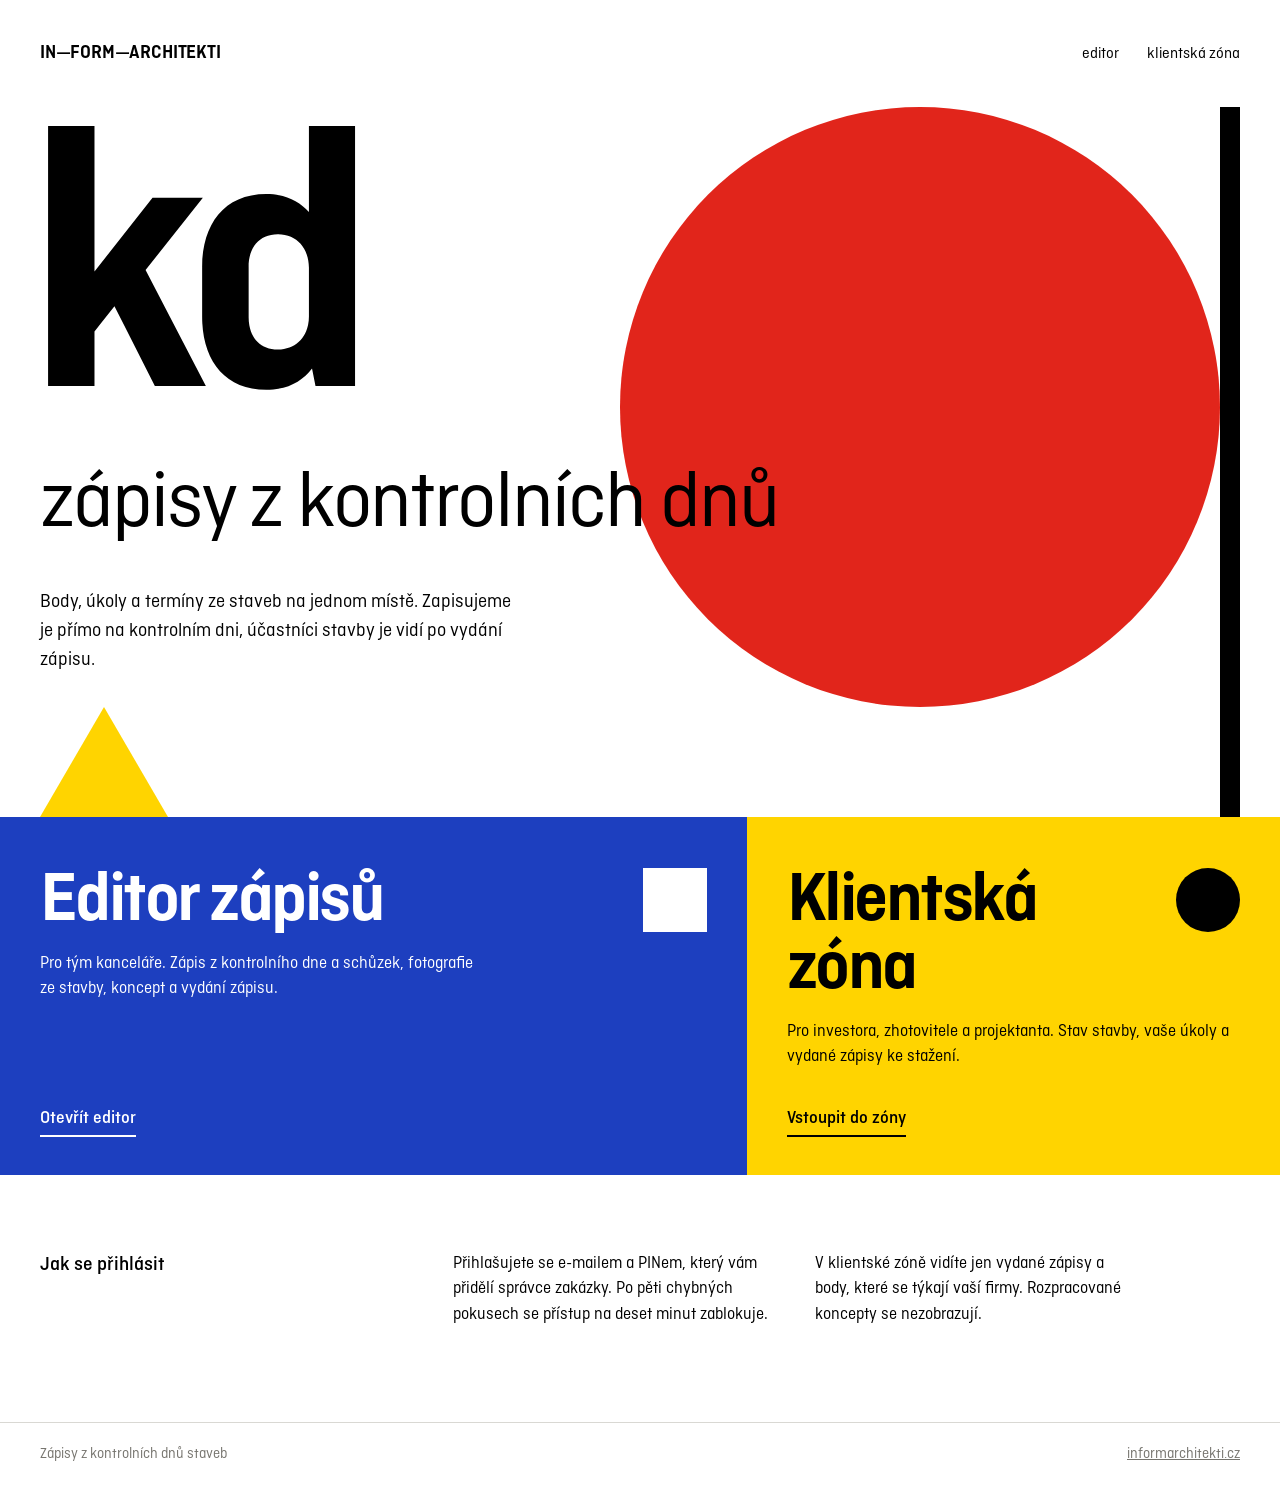
==== kd/index.html @ b9c9c037 "Pridat rozcestnik Zapisy z kontrolnich dnu na /kd/ Uvodni stranka a dve stranky (editor, klientska z" ====
<!DOCTYPE html>
<html lang="cs">
<head>
<meta charset="utf-8">
<meta name="viewport" content="width=device-width, initial-scale=1">
<title>Kontrolní dny – IN—FORM—ARCHITEKTI</title>
<meta name="description" content="Zápisy z kontrolních dnů staveb: editor pro tým a klientská zóna pro účastníky stavby.">
<link rel="icon" href="../favicon.svg">
<link rel="stylesheet" href="../fonty/fonty.css">
<meta name="robots" content="noindex">
<style>
:root{
  --papir:#FFFFFF; --cerna:#000000; --cervena:#E1251B; --modra:#1D3FBF; --zluta:#FFD400; --seda:#77756F; --linka:#D9D8D3;
  --g:clamp(16px,3.2vw,40px);
}
*{box-sizing:border-box}
html,body{margin:0;background:var(--papir);color:var(--cerna);overflow-x:hidden}
body{font-family:'Ciutadella',system-ui,sans-serif;font-weight:400;font-size:17px;line-height:1.5;-webkit-font-smoothing:antialiased;font-kerning:normal}
a{color:inherit}
a:focus-visible{outline:3px solid var(--cerna);outline-offset:4px}

/* ---- horni lista ---- */
.lista{display:flex;justify-content:space-between;align-items:baseline;padding:var(--g) var(--g) 0;gap:16px}
.znacka{font-weight:600;font-size:19px;letter-spacing:-.01em;text-decoration:none}
.lista nav{display:flex;gap:28px;font-size:16px}
.lista nav a{text-decoration:none;border-bottom:2px solid transparent}
.lista nav a:hover{border-bottom-color:var(--cerna)}

/* ---- kompozice: jediny vyrazny prvek stranky ---- */
.kompozice{position:relative;overflow:hidden;display:grid;grid-template-columns:repeat(12,minmax(0,1fr));column-gap:var(--g);
  padding:clamp(28px,6vw,72px) var(--g) 0;min-height:min(78vh,760px)}
.kruh{position:absolute;z-index:0;right:calc(var(--g) * 1.5);top:clamp(10px,3vw,40px);
  width:min(52vw,600px);aspect-ratio:1;border-radius:50%;background:var(--cervena)}
.sloup{position:absolute;z-index:1;right:var(--g);top:clamp(10px,3vw,40px);width:clamp(14px,1.6vw,22px);height:min(64vw,720px);background:var(--cerna)}
.trojuhelnik{position:absolute;z-index:1;left:var(--g);bottom:0;width:0;height:0;
  border-left:clamp(36px,5vw,64px) solid transparent;border-right:clamp(36px,5vw,64px) solid transparent;border-bottom:clamp(62px,8.6vw,110px) solid var(--zluta)}
.titul{position:relative;z-index:2;grid-column:1 / span 11;margin:0;align-self:start}
.titul .kd{display:block;font-weight:600;font-size:clamp(150px,30vw,420px);line-height:.78;letter-spacing:-.055em;margin-left:-.04em}
.titul .slova{display:block;font-weight:400;font-size:clamp(34px,6.4vw,92px);line-height:.98;letter-spacing:-.025em;margin-top:clamp(14px,2vw,26px);max-width:9.5em}
.popis{position:relative;z-index:2;grid-column:1 / span 5;margin:clamp(24px,3.4vw,44px) 0 clamp(96px,11vw,150px);font-size:clamp(17px,1.5vw,20px);max-width:30em}

/* ---- dva vstupy ---- */
.vstupy{display:grid;grid-template-columns:7fr 5fr}
.vstup{position:relative;display:block;text-decoration:none;padding:clamp(28px,4vw,52px) var(--g) clamp(32px,4.4vw,60px);min-height:clamp(240px,28vw,360px)}
.vstup.tym{background:var(--modra);color:#fff}
.vstup.zona{background:var(--zluta);color:var(--cerna)}
.vstup h2{max-width:calc(100% - clamp(56px,7vw,96px));margin:0;font-weight:600;font-size:clamp(40px,5.6vw,80px);line-height:.95;letter-spacing:-.035em}
.vstup p{margin:16px 0 0;max-width:26em;font-size:17px}
.vstup .akce{position:absolute;left:var(--g);bottom:clamp(24px,3vw,40px);font-weight:500;font-size:18px;
  padding-bottom:3px;border-bottom:2px solid currentColor}
.vstup .tvar{position:absolute;right:var(--g);top:clamp(28px,4vw,52px);width:clamp(40px,5vw,72px);height:clamp(40px,5vw,72px)}
.vstup.tym .tvar{background:#fff}
.vstup.zona .tvar{background:var(--cerna);border-radius:50%}
.vstup:hover .akce{border-bottom-width:4px;padding-bottom:1px}
.vstup:focus-visible{outline:4px solid var(--cerna);outline-offset:-4px}
.vstup.tym:focus-visible{outline-color:#fff}

/* ---- informace ---- */
.info{display:grid;grid-template-columns:repeat(12,minmax(0,1fr));column-gap:var(--g);padding:clamp(48px,6vw,88px) var(--g)}
.info h3{grid-column:1 / span 3;margin:0;font-weight:500;font-size:20px;line-height:1.3}
.info .text{grid-column:5 / span 7;columns:2;column-gap:var(--g)}
.info .text p{margin:0 0 1em;break-inside:avoid}
.pata{display:flex;flex-wrap:wrap;justify-content:space-between;gap:12px;padding:20px var(--g) 28px;border-top:1px solid var(--linka);color:var(--seda);font-size:15px}

/* ---- jedina nahravaci chvile ---- */
@media (prefers-reduced-motion:no-preference){
  .kruh{animation:kruh .9s cubic-bezier(.2,.7,.1,1) both}
  .sloup{animation:sloup .7s .25s cubic-bezier(.2,.7,.1,1) both;transform-origin:top}
  @keyframes kruh{from{transform:translateX(18%) scale(.6);opacity:0}to{transform:none;opacity:1}}
  @keyframes sloup{from{transform:scaleY(0)}to{transform:none}}
}

@media (max-width:820px){
  .lista nav{gap:18px;font-size:15px}
  .kruh{width:62vw;right:-16vw;top:14px}
  .sloup{height:70vw;right:calc(var(--g) * .5);top:14px}
  .titul,.popis{grid-column:1 / -1}
  .kompozice{min-height:0}
  .popis{margin-bottom:104px}
  .vstupy{grid-template-columns:1fr}
  .info h3,.info .text{grid-column:1 / -1}
  .info .text{columns:1;margin-top:16px}
}
</style>
</head>
<body>
<header class="lista">
  <a class="znacka" href="../">IN—FORM—ARCHITEKTI</a>
  <nav aria-label="Vstupy">
    <a href="editor.html">editor</a>
    <a href="zona.html">klientská zóna</a>
  </nav>
</header>

<main>
  <section class="kompozice" aria-labelledby="titul">
    <div class="kruh" aria-hidden="true"></div>
    <div class="sloup" aria-hidden="true"></div>
    <div class="trojuhelnik" aria-hidden="true"></div>
    <h1 class="titul" id="titul"><span class="kd">kd</span><span class="slova">zápisy z kontrolních dnů</span></h1>
    <p class="popis">Body, úkoly a termíny ze staveb na jednom místě. Zapisujeme je přímo na kontrolním dni, účastníci stavby je vidí po vydání zápisu.</p>
  </section>

  <div class="vstupy">
    <a class="vstup tym" href="editor.html">
      <span class="tvar" aria-hidden="true"></span>
      <h2>Editor zápisů</h2>
      <p>Pro tým kanceláře. Zápis z kontrolního dne a schůzek, fotografie ze stavby, koncept a vydání zápisu.</p>
      <span class="akce">Otevřít editor</span>
    </a>
    <a class="vstup zona" href="zona.html">
      <span class="tvar" aria-hidden="true"></span>
      <h2>Klientská zóna</h2>
      <p>Pro investora, zhotovitele a projektanta. Stav stavby, vaše úkoly a vydané zápisy ke stažení.</p>
      <span class="akce">Vstoupit do zóny</span>
    </a>
  </div>

  <section class="info" aria-labelledby="pristup">
    <h3 id="pristup">Jak se přihlásit</h3>
    <div class="text">
      <p>Přihlašujete se e-mailem a PINem, který vám přidělí správce zakázky. Po pěti chybných pokusech se přístup na deset minut zablokuje.</p>
      <p>V klientské zóně vidíte jen vydané zápisy a body, které se týkají vaší firmy. Rozpracované koncepty se nezobrazují.</p>
    </div>
  </section>
</main>

<footer class="pata">
  <span>Zápisy z kontrolních dnů staveb</span>
  <a href="../">informarchitekti.cz</a>
</footer>
</body>
</html>
---- fonty/fonty.css ----
@font-face{font-family:'Ciutadella';font-weight:400;font-style:normal;font-display:swap;src:url(Ciutadella-Regular.woff) format('woff')}
@font-face{font-family:'Ciutadella';font-weight:500;font-style:normal;font-display:swap;src:url(Ciutadella-Medium.woff) format('woff')}
@font-face{font-family:'Ciutadella';font-weight:600;font-style:normal;font-display:swap;src:url(Ciutadella-SemiBold.woff) format('woff')}
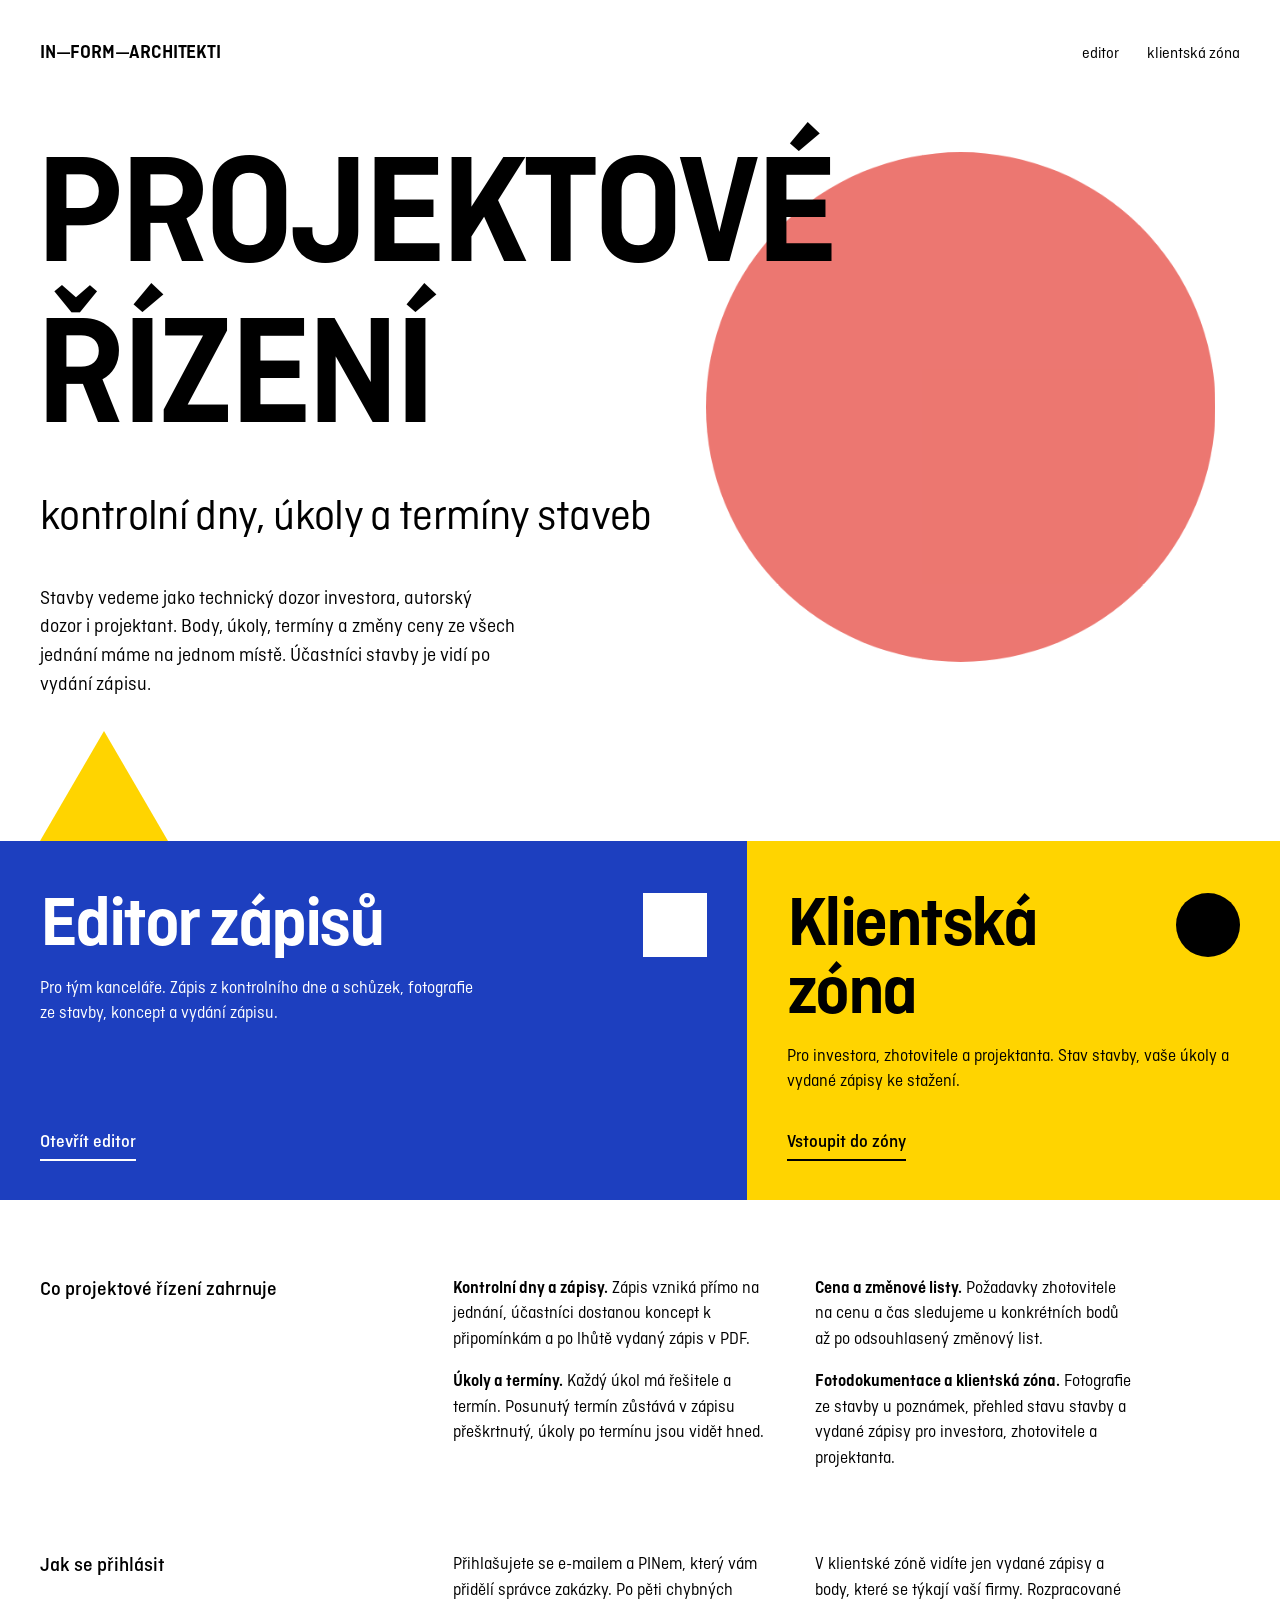
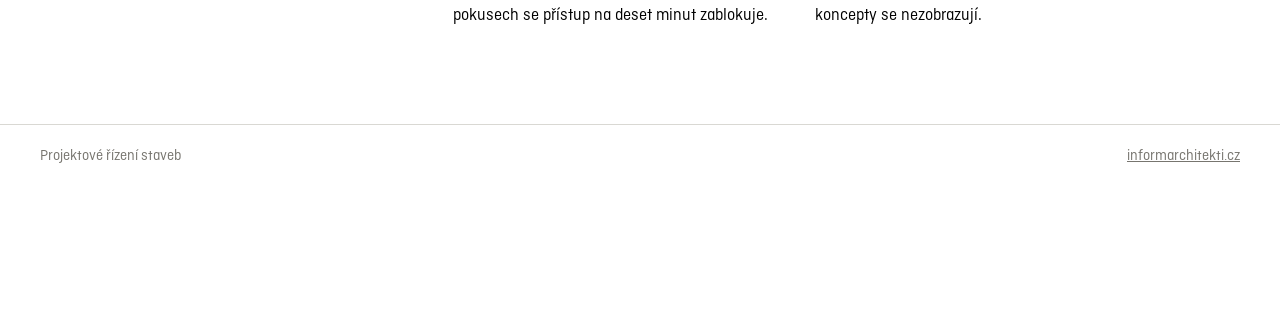
==== commit edf718f6: "Projektove rizeni: stranka na /projektove-rizeni/ s SEO a adresou aplikace - rozcestnik prejmenovan " ====
--- a/kd/index.html
+++ b/kd/index.html
@@ -1,133 +1,7 @@
 <!DOCTYPE html>
-<html lang="cs">
-<head>
-<meta charset="utf-8">
-<meta name="viewport" content="width=device-width, initial-scale=1">
-<title>Kontrolní dny – IN—FORM—ARCHITEKTI</title>
-<meta name="description" content="Zápisy z kontrolních dnů staveb: editor pro tým a klientská zóna pro účastníky stavby.">
-<link rel="icon" href="../favicon.svg">
-<link rel="stylesheet" href="../fonty/fonty.css">
+<html lang="cs"><head><meta charset="utf-8">
+<title>Projektové řízení | IN—FORM—ARCHITEKTI</title>
+<link rel="canonical" href="https://informarchitekti.cz/projektove-rizeni/">
 <meta name="robots" content="noindex">
-<style>
-:root{
-  --papir:#FFFFFF; --cerna:#000000; --cervena:#E1251B; --modra:#1D3FBF; --zluta:#FFD400; --seda:#77756F; --linka:#D9D8D3;
-  --g:clamp(16px,3.2vw,40px);
-}
-*{box-sizing:border-box}
-html,body{margin:0;background:var(--papir);color:var(--cerna);overflow-x:hidden}
-body{font-family:'Ciutadella',system-ui,sans-serif;font-weight:400;font-size:17px;line-height:1.5;-webkit-font-smoothing:antialiased;font-kerning:normal}
-a{color:inherit}
-a:focus-visible{outline:3px solid var(--cerna);outline-offset:4px}
-
-/* ---- horni lista ---- */
-.lista{display:flex;justify-content:space-between;align-items:baseline;padding:var(--g) var(--g) 0;gap:16px}
-.znacka{font-weight:600;font-size:19px;letter-spacing:-.01em;text-decoration:none}
-.lista nav{display:flex;gap:28px;font-size:16px}
-.lista nav a{text-decoration:none;border-bottom:2px solid transparent}
-.lista nav a:hover{border-bottom-color:var(--cerna)}
-
-/* ---- kompozice: jediny vyrazny prvek stranky ---- */
-.kompozice{position:relative;overflow:hidden;display:grid;grid-template-columns:repeat(12,minmax(0,1fr));column-gap:var(--g);
-  padding:clamp(28px,6vw,72px) var(--g) 0;min-height:min(78vh,760px)}
-.kruh{position:absolute;z-index:0;right:calc(var(--g) * 1.5);top:clamp(10px,3vw,40px);
-  width:min(52vw,600px);aspect-ratio:1;border-radius:50%;background:var(--cervena)}
-.sloup{position:absolute;z-index:1;right:var(--g);top:clamp(10px,3vw,40px);width:clamp(14px,1.6vw,22px);height:min(64vw,720px);background:var(--cerna)}
-.trojuhelnik{position:absolute;z-index:1;left:var(--g);bottom:0;width:0;height:0;
-  border-left:clamp(36px,5vw,64px) solid transparent;border-right:clamp(36px,5vw,64px) solid transparent;border-bottom:clamp(62px,8.6vw,110px) solid var(--zluta)}
-.titul{position:relative;z-index:2;grid-column:1 / span 11;margin:0;align-self:start}
-.titul .kd{display:block;font-weight:600;font-size:clamp(150px,30vw,420px);line-height:.78;letter-spacing:-.055em;margin-left:-.04em}
-.titul .slova{display:block;font-weight:400;font-size:clamp(34px,6.4vw,92px);line-height:.98;letter-spacing:-.025em;margin-top:clamp(14px,2vw,26px);max-width:9.5em}
-.popis{position:relative;z-index:2;grid-column:1 / span 5;margin:clamp(24px,3.4vw,44px) 0 clamp(96px,11vw,150px);font-size:clamp(17px,1.5vw,20px);max-width:30em}
-
-/* ---- dva vstupy ---- */
-.vstupy{display:grid;grid-template-columns:7fr 5fr}
-.vstup{position:relative;display:block;text-decoration:none;padding:clamp(28px,4vw,52px) var(--g) clamp(32px,4.4vw,60px);min-height:clamp(240px,28vw,360px)}
-.vstup.tym{background:var(--modra);color:#fff}
-.vstup.zona{background:var(--zluta);color:var(--cerna)}
-.vstup h2{max-width:calc(100% - clamp(56px,7vw,96px));margin:0;font-weight:600;font-size:clamp(40px,5.6vw,80px);line-height:.95;letter-spacing:-.035em}
-.vstup p{margin:16px 0 0;max-width:26em;font-size:17px}
-.vstup .akce{position:absolute;left:var(--g);bottom:clamp(24px,3vw,40px);font-weight:500;font-size:18px;
-  padding-bottom:3px;border-bottom:2px solid currentColor}
-.vstup .tvar{position:absolute;right:var(--g);top:clamp(28px,4vw,52px);width:clamp(40px,5vw,72px);height:clamp(40px,5vw,72px)}
-.vstup.tym .tvar{background:#fff}
-.vstup.zona .tvar{background:var(--cerna);border-radius:50%}
-.vstup:hover .akce{border-bottom-width:4px;padding-bottom:1px}
-.vstup:focus-visible{outline:4px solid var(--cerna);outline-offset:-4px}
-.vstup.tym:focus-visible{outline-color:#fff}
-
-/* ---- informace ---- */
-.info{display:grid;grid-template-columns:repeat(12,minmax(0,1fr));column-gap:var(--g);padding:clamp(48px,6vw,88px) var(--g)}
-.info h3{grid-column:1 / span 3;margin:0;font-weight:500;font-size:20px;line-height:1.3}
-.info .text{grid-column:5 / span 7;columns:2;column-gap:var(--g)}
-.info .text p{margin:0 0 1em;break-inside:avoid}
-.pata{display:flex;flex-wrap:wrap;justify-content:space-between;gap:12px;padding:20px var(--g) 28px;border-top:1px solid var(--linka);color:var(--seda);font-size:15px}
-
-/* ---- jedina nahravaci chvile ---- */
-@media (prefers-reduced-motion:no-preference){
-  .kruh{animation:kruh .9s cubic-bezier(.2,.7,.1,1) both}
-  .sloup{animation:sloup .7s .25s cubic-bezier(.2,.7,.1,1) both;transform-origin:top}
-  @keyframes kruh{from{transform:translateX(18%) scale(.6);opacity:0}to{transform:none;opacity:1}}
-  @keyframes sloup{from{transform:scaleY(0)}to{transform:none}}
-}
-
-@media (max-width:820px){
-  .lista nav{gap:18px;font-size:15px}
-  .kruh{width:62vw;right:-16vw;top:14px}
-  .sloup{height:70vw;right:calc(var(--g) * .5);top:14px}
-  .titul,.popis{grid-column:1 / -1}
-  .kompozice{min-height:0}
-  .popis{margin-bottom:104px}
-  .vstupy{grid-template-columns:1fr}
-  .info h3,.info .text{grid-column:1 / -1}
-  .info .text{columns:1;margin-top:16px}
-}
-</style>
-</head>
-<body>
-<header class="lista">
-  <a class="znacka" href="../">IN—FORM—ARCHITEKTI</a>
-  <nav aria-label="Vstupy">
-    <a href="editor.html">editor</a>
-    <a href="zona.html">klientská zóna</a>
-  </nav>
-</header>
-
-<main>
-  <section class="kompozice" aria-labelledby="titul">
-    <div class="kruh" aria-hidden="true"></div>
-    <div class="sloup" aria-hidden="true"></div>
-    <div class="trojuhelnik" aria-hidden="true"></div>
-    <h1 class="titul" id="titul"><span class="kd">kd</span><span class="slova">zápisy z kontrolních dnů</span></h1>
-    <p class="popis">Body, úkoly a termíny ze staveb na jednom místě. Zapisujeme je přímo na kontrolním dni, účastníci stavby je vidí po vydání zápisu.</p>
-  </section>
-
-  <div class="vstupy">
-    <a class="vstup tym" href="editor.html">
-      <span class="tvar" aria-hidden="true"></span>
-      <h2>Editor zápisů</h2>
-      <p>Pro tým kanceláře. Zápis z kontrolního dne a schůzek, fotografie ze stavby, koncept a vydání zápisu.</p>
-      <span class="akce">Otevřít editor</span>
-    </a>
-    <a class="vstup zona" href="zona.html">
-      <span class="tvar" aria-hidden="true"></span>
-      <h2>Klientská zóna</h2>
-      <p>Pro investora, zhotovitele a projektanta. Stav stavby, vaše úkoly a vydané zápisy ke stažení.</p>
-      <span class="akce">Vstoupit do zóny</span>
-    </a>
-  </div>
-
-  <section class="info" aria-labelledby="pristup">
-    <h3 id="pristup">Jak se přihlásit</h3>
-    <div class="text">
-      <p>Přihlašujete se e-mailem a PINem, který vám přidělí správce zakázky. Po pěti chybných pokusech se přístup na deset minut zablokuje.</p>
-      <p>V klientské zóně vidíte jen vydané zápisy a body, které se týkají vaší firmy. Rozpracované koncepty se nezobrazují.</p>
-    </div>
-  </section>
-</main>
-
-<footer class="pata">
-  <span>Zápisy z kontrolních dnů staveb</span>
-  <a href="../">informarchitekti.cz</a>
-</footer>
-</body>
-</html>
+<meta http-equiv="refresh" content="0; url=../projektove-rizeni/">
+</head><body><p>Stránka se přesunula na <a href="../projektove-rizeni/">informarchitekti.cz/projektove-rizeni/</a>.</p></body></html>
